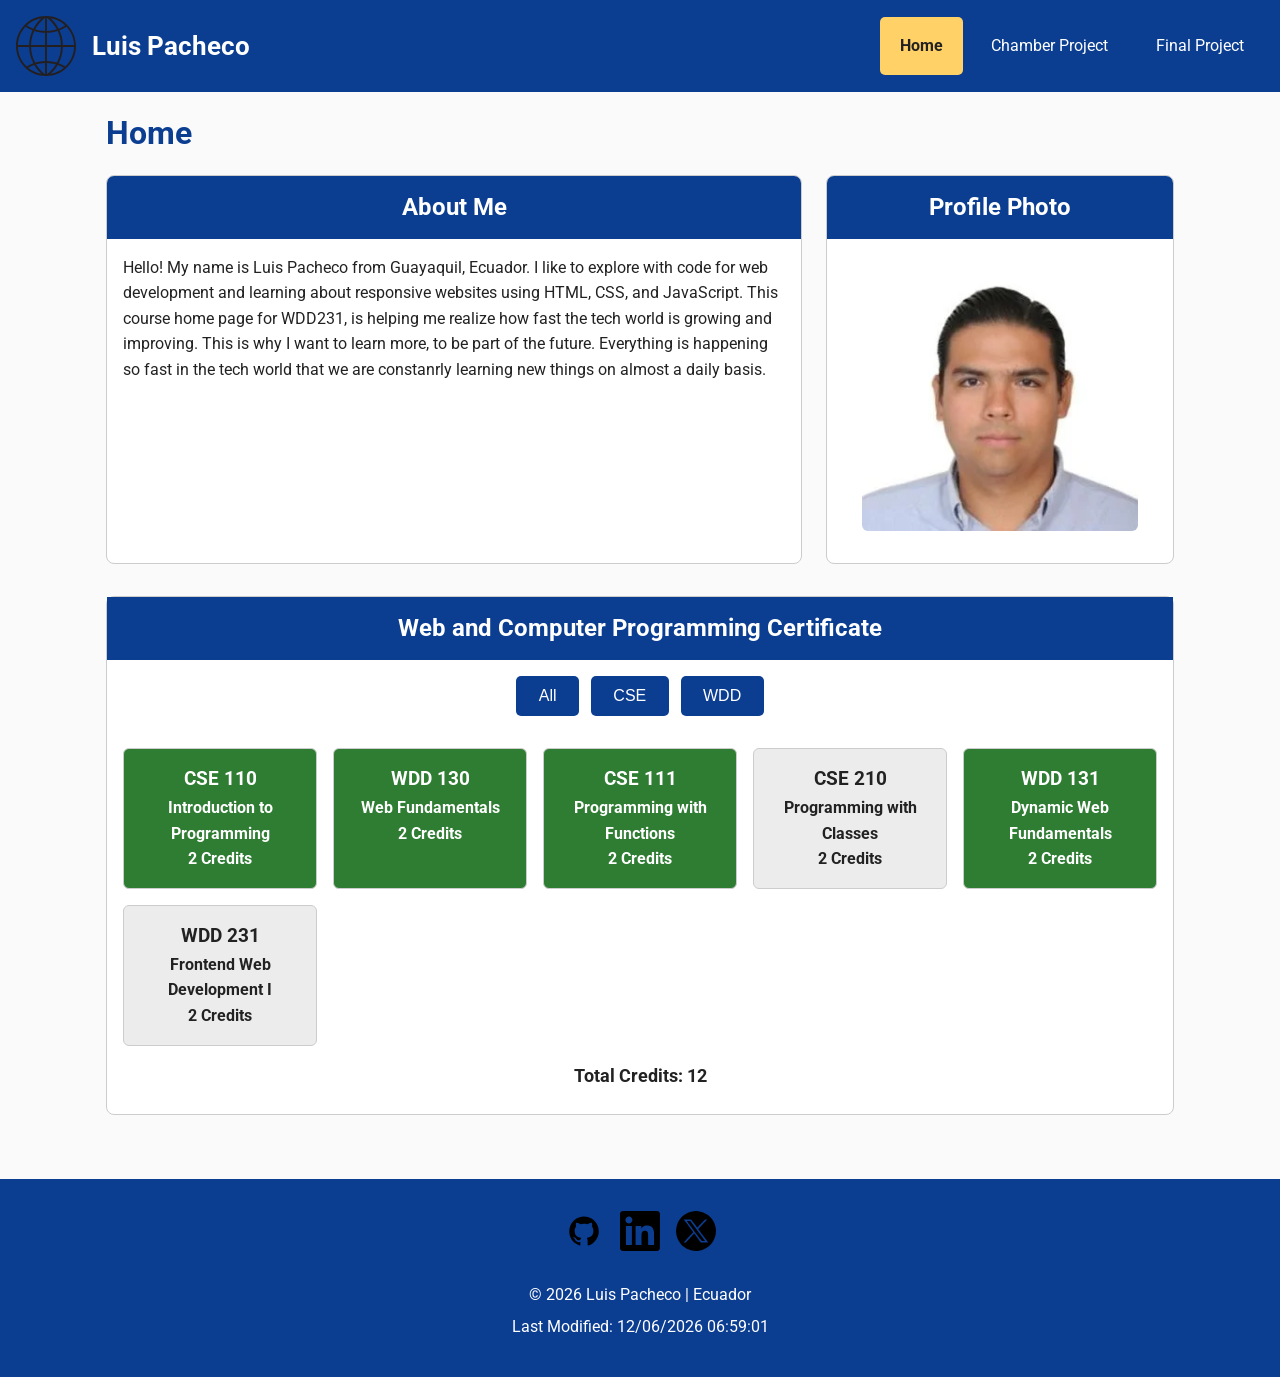
==== index.html @ 4d3f3d07 "W01.6" ====
<!DOCTYPE html>
<html lang="en-US">

<head>
    <meta charset="UTF-8">
    <meta name="viewport" content="width=device-width, initial-scale=1.0">

    <title>WDD231 | Home | Luis Pacheco</title>

    <meta name="description"
        content="Home page for Luis Pacheco with information and web certificate of WDD231 course .">
    <meta name="author" content="Luis Pacheco">

    
    
    <link rel="preconnect" href="https://fonts.googleapis.com">
    <link rel="preconnect" href="https://fonts.gstatic.com" crossorigin>
    <link href="https://fonts.googleapis.com/css2?family=Roboto:wght@300;400;500;700&display=swap" rel="stylesheet">

    
    
    <link rel="stylesheet" href="styles/small.css">
    <link rel="stylesheet" href="styles/larger.css">

    
    <script src="scripts/navigation.js" defer></script>
    <script src="scripts/dates.js" defer></script>
    <script src="scripts/courses.js" defer></script>

</head>

<body>

    <header>

        <div class="logo">
            <img src="images/logo.svg" alt="Site Logo" width="60" height="60">
            <span>Luis Pacheco</span>
        </div>

        <button id="menu" aria-label="Open Navigation Menu">&#9776;</button>

        <nav>
            <ul class="navigation">

                <li><a class="active" href="index.html">Home</a></li>

                <li><a href="chamber/index.html">Chamber Project</a></li>

                <li><a href="#">Final Project</a></li>

            </ul>
        </nav>

    </header>

    <main>

        <h1>Home</h1>

        <div class="cards">

            <section class="card">

                <h2>About Me</h2>

                <p>
                    Hello! My name is Luis Pacheco from Guayaquil, Ecuador. I like to explore with code for web development and learning about responsive websites
                    using HTML, CSS, and JavaScript. This course home page for WDD231, is helping me realize how fast the tech world is growing and improving. 
                    This is why I want to learn more, to be part of the future. Everything is happening so fast in the tech world that we are constanrly learning 
                    new things on almost a daily basis. 
                </p>

            </section>

            <section class="card">

                <h2>Profile Photo</h2>

                <img src="images/foto-carnet-lp.webp" alt="Photo of Luis Pacheco" width="300" height="350" loading="lazy">

            </section>

        </div>

        <section class="certificate">

            <h2>Web and Computer Programming Certificate</h2>

            <div class="buttons">

                <button id="all">All</button>

                <button id="cse">CSE</button>

                <button id="wdd">WDD</button>

            </div>

            <div id="courses"></div>

            <p class="credits">
                Total Credits:
                <span id="totalCredits"></span>
            </p>

        </section>

    </main>

    <footer>
    
        
        <div class="social">
    
            <a href="https://github.com/lpacheco22/wdd231" target="_blank" aria-label="GitHub Profile">
                <img src="images/github.svg" alt="GitHub" width="40" height="40">
            </a>
    
            <a href="https://www.linkedin.com/in/luis-pacheco-varas/" target="_blank" aria-label="LinkedIn Profile">
                <img src="images/linkedin.svg" alt="LinkedIn" width="40" height="40">
            </a>
    
            <a href="https://x.com/lpacheco22" target="_blank" aria-label="X Profile">
                <img src="images/twitter-x.svg" alt="X" width="40" height="40">
            </a>
    
        </div>
    
        
        <p>
            &copy;
            <span id="currentYear"></span>
            Luis Pacheco | Ecuador
        </p>
    
        
        <p id="lastModified"></p>
    
    </footer>
</body>

</html>
---- styles/small.css ----
:root {
    --primary: #0b3d91;
    --secondary: #f4f4f4;
    --accent: #ffd166;
    --dark: #222;
    --light: #ffffff;
    --completed: #2e7d32;
    --border: #cccccc;
}

* {
    margin: 0;
    padding: 0;
    box-sizing: border-box;
}

body {
    font-family: 'Roboto', sans-serif;
    background: #fafafa;
    color: var(--dark);
    line-height: 1.6;
}



header {
    background: var(--primary);
    color: white;
    padding: 1rem;
}

.logo {
    display: flex;
    align-items: center;
    gap: 1rem;
}

.logo span {
    font-size: 1.6rem;
    font-weight: bold;
}



#menu {
    display: block;
    width: 100%;
    margin-top: .75rem;
    background: var(--accent);
    color: var(--dark);
    border: none;
    padding: .75rem;
    font-size: 2rem;
    cursor: pointer;
}

.navigation {
    display: none;
    list-style: none;
}

.navigation.open {
    display: block;
}

.navigation li {
    border-top: 1px solid rgba(255, 255, 255, .2);
}

.navigation a {
    display: block;
    text-decoration: none;
    color: white;
    padding: 1rem;
    transition: background .3s;
}

.navigation a:hover {
    background: var(--accent);
    color: var(--dark);
}

.navigation .active {
    background: var(--accent);
    color: var(--dark);
    font-weight: bold;
    border-radius: 5px;
}



main {
    max-width: 1100px;
    margin: auto;
    padding: 1rem;
}

h1 {
    margin-bottom: 1rem;
    color: var(--primary);
}

.cards {
    display: grid;
    grid-template-columns: 1fr;
    gap: 1rem;
}

.card {
    background: white;
    border: 1px solid var(--border);
    border-radius: 8px;
    overflow: hidden;
}

.card h2 {
    background: var(--primary);
    color: white;
    padding: .75rem;
    text-align: center;
}

.card p {
    padding: 1rem;
}

.card img {
    display: block;
    width: 90%;
    margin: 1rem auto;
    border-radius: 6px;
    height: auto;
}


.certificate {
    margin-top: 2rem;
    background: white;
    border-radius: 8px;
    border: 1px solid var(--border);
}

.certificate h2 {
    background: var(--primary);
    color: white;
    padding: .75rem;
    text-align: center;
}



.buttons {
    display: flex;
    justify-content: center;
    gap: .75rem;
    flex-wrap: wrap;
    padding: 1rem;
}

.buttons button {
    padding: .7rem 1.4rem;
    border: none;
    border-radius: 5px;
    background: var(--primary);
    color: white;
    cursor: pointer;
    transition: .3s;
    font-size: 1rem;
}

.buttons button:hover {
    background: #062d6a;
}


#courses {
    display: grid;
    gap: .75rem;
    padding: 1rem;
}

.course-card {
    text-align: center;
    padding: 1rem;
    border-radius: 6px;
    border: 1px solid var(--border);
    background: #ececec;
    font-weight: bold;
}

.completed {
    background: var(--completed);
    color: white;
}

.credits {
    text-align: center;
    padding-bottom: 1.5rem;
    font-weight: bold;
    font-size: 1.1rem;
}



footer {
    margin-top: 2rem;
    background: var(--primary);
    color: white;
    text-align: center;
    padding: 1.5rem;
}

.social {
    display: flex;
    justify-content: center;
    gap: 1rem;
    margin-bottom: 1rem;
}

.social img {
    width: 40px;
    transition: transform .3s;
}

.social img:hover {
    transform: scale(1.1);
}

footer p {
    margin: .35rem;
}


a {
    color: inherit;
}


img {
    max-width: 100%;
    height: auto;
}


button:focus,
a:focus {
    outline: 3px solid var(--accent);
    outline-offset: 2px;
}


section {
    margin-bottom: 1rem;
}
---- styles/larger.css ----
@media only screen and (min-width: 768px) {

    
    header {
        display: grid;
        grid-template-columns: auto 1fr;
        align-items: center;
        gap: 2rem;
    }

    #menu {
        display: none;
    }

    nav {
        justify-self: end;
    }

    .navigation {
        display: flex;
        gap: .5rem;
    }

    .navigation li {
        border: none;
    }

    .navigation a {
        padding: 1rem 1.25rem;
        border-radius: 6px;
    }

    .navigation a:hover {
        background: rgba(255, 255, 255, .15);
    }

    
    .cards {
        display: grid;
        grid-template-columns: 2fr 1fr;
        gap: 1.5rem;
        align-items: start;
    }

    .card {
        height: 100%;
    }

    .card img {
        width: 80%;
        max-width: 280px;
    }

    
    .buttons {
        justify-content: center;
    }

    
    #courses {
        display: grid;
        grid-template-columns: repeat(auto-fit, minmax(180px, 1fr));
        gap: 1rem;
    }

    .course-card {
        padding: 1rem;
        font-size: 1rem;
        transition: transform .2s ease;
    }

    .course-card:hover {
        transform: translateY(-3px);
    }

    
    footer {
        padding: 2rem;
    }

    .social {
        margin-bottom: 1.5rem;
    }

}
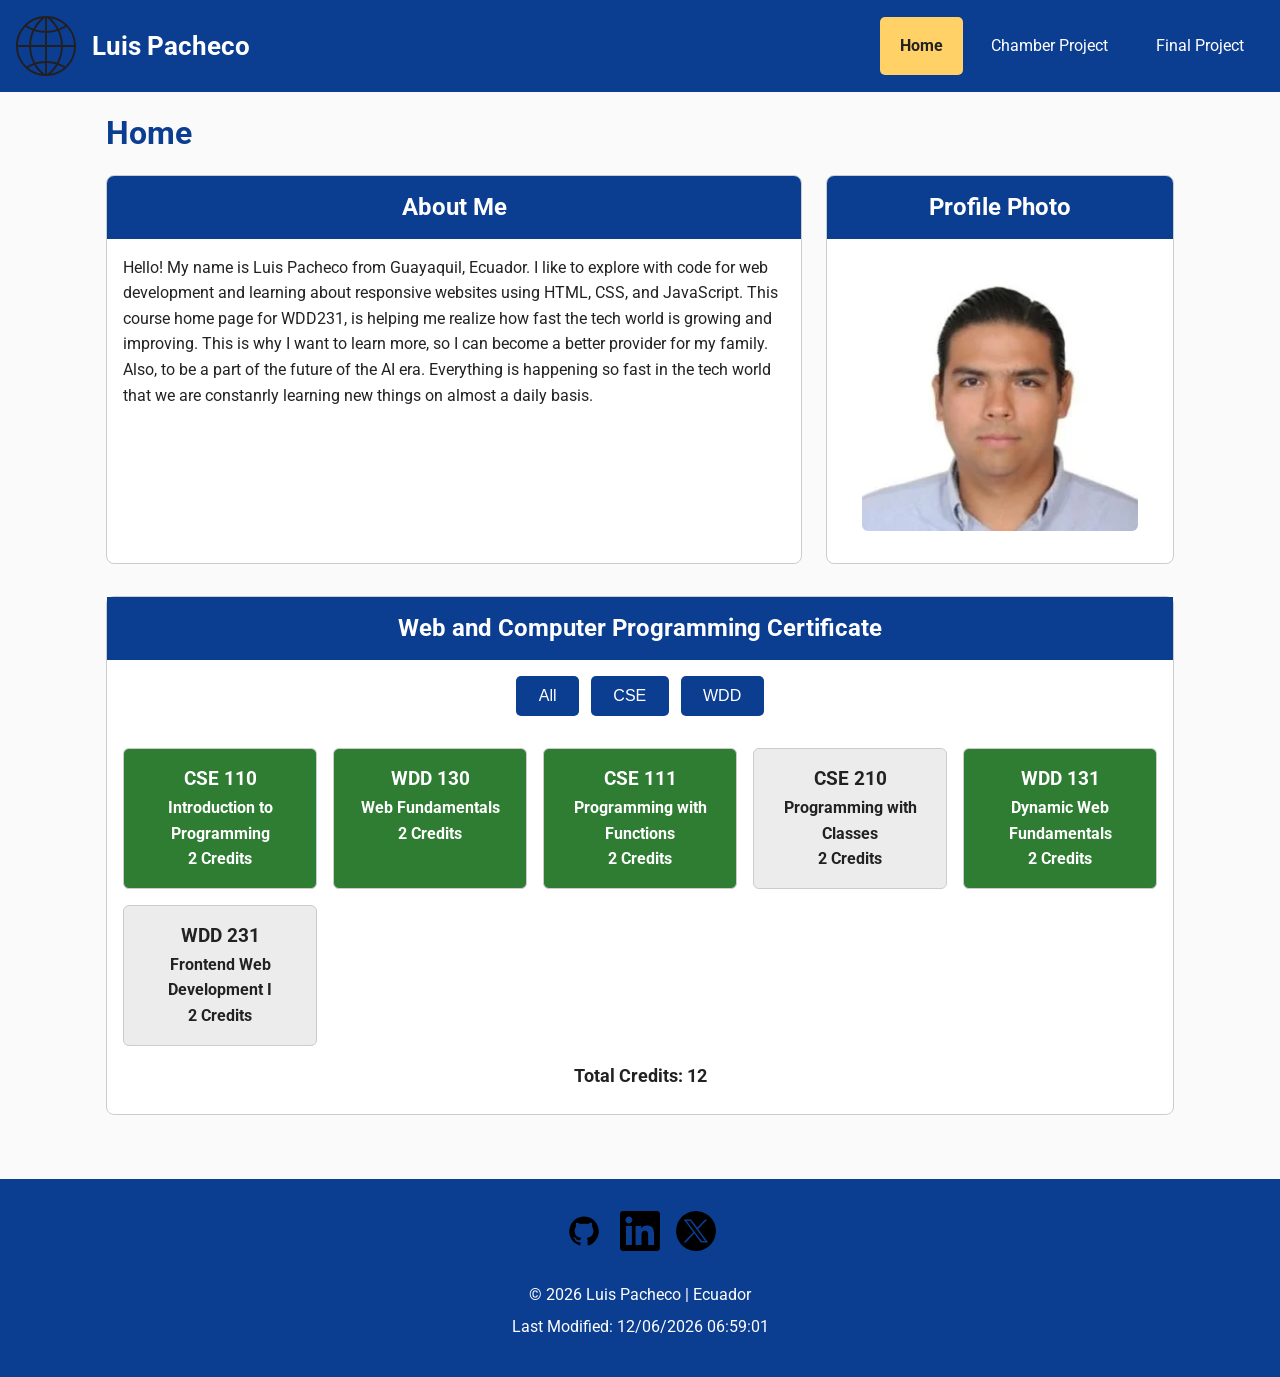
==== commit 4d7f4c84: "W01.7" ====
--- a/index.html
+++ b/index.html
@@ -67,7 +67,7 @@
                 <p>
                     Hello! My name is Luis Pacheco from Guayaquil, Ecuador. I like to explore with code for web development and learning about responsive websites
                     using HTML, CSS, and JavaScript. This course home page for WDD231, is helping me realize how fast the tech world is growing and improving. 
-                    This is why I want to learn more, to be part of the future. Everything is happening so fast in the tech world that we are constanrly learning 
+                    This is why I want to learn more, so I can become a better provider for my family. Also, to be a part of the future of the AI era. Everything is happening so fast in the tech world that we are constanrly learning 
                     new things on almost a daily basis. 
                 </p>
 
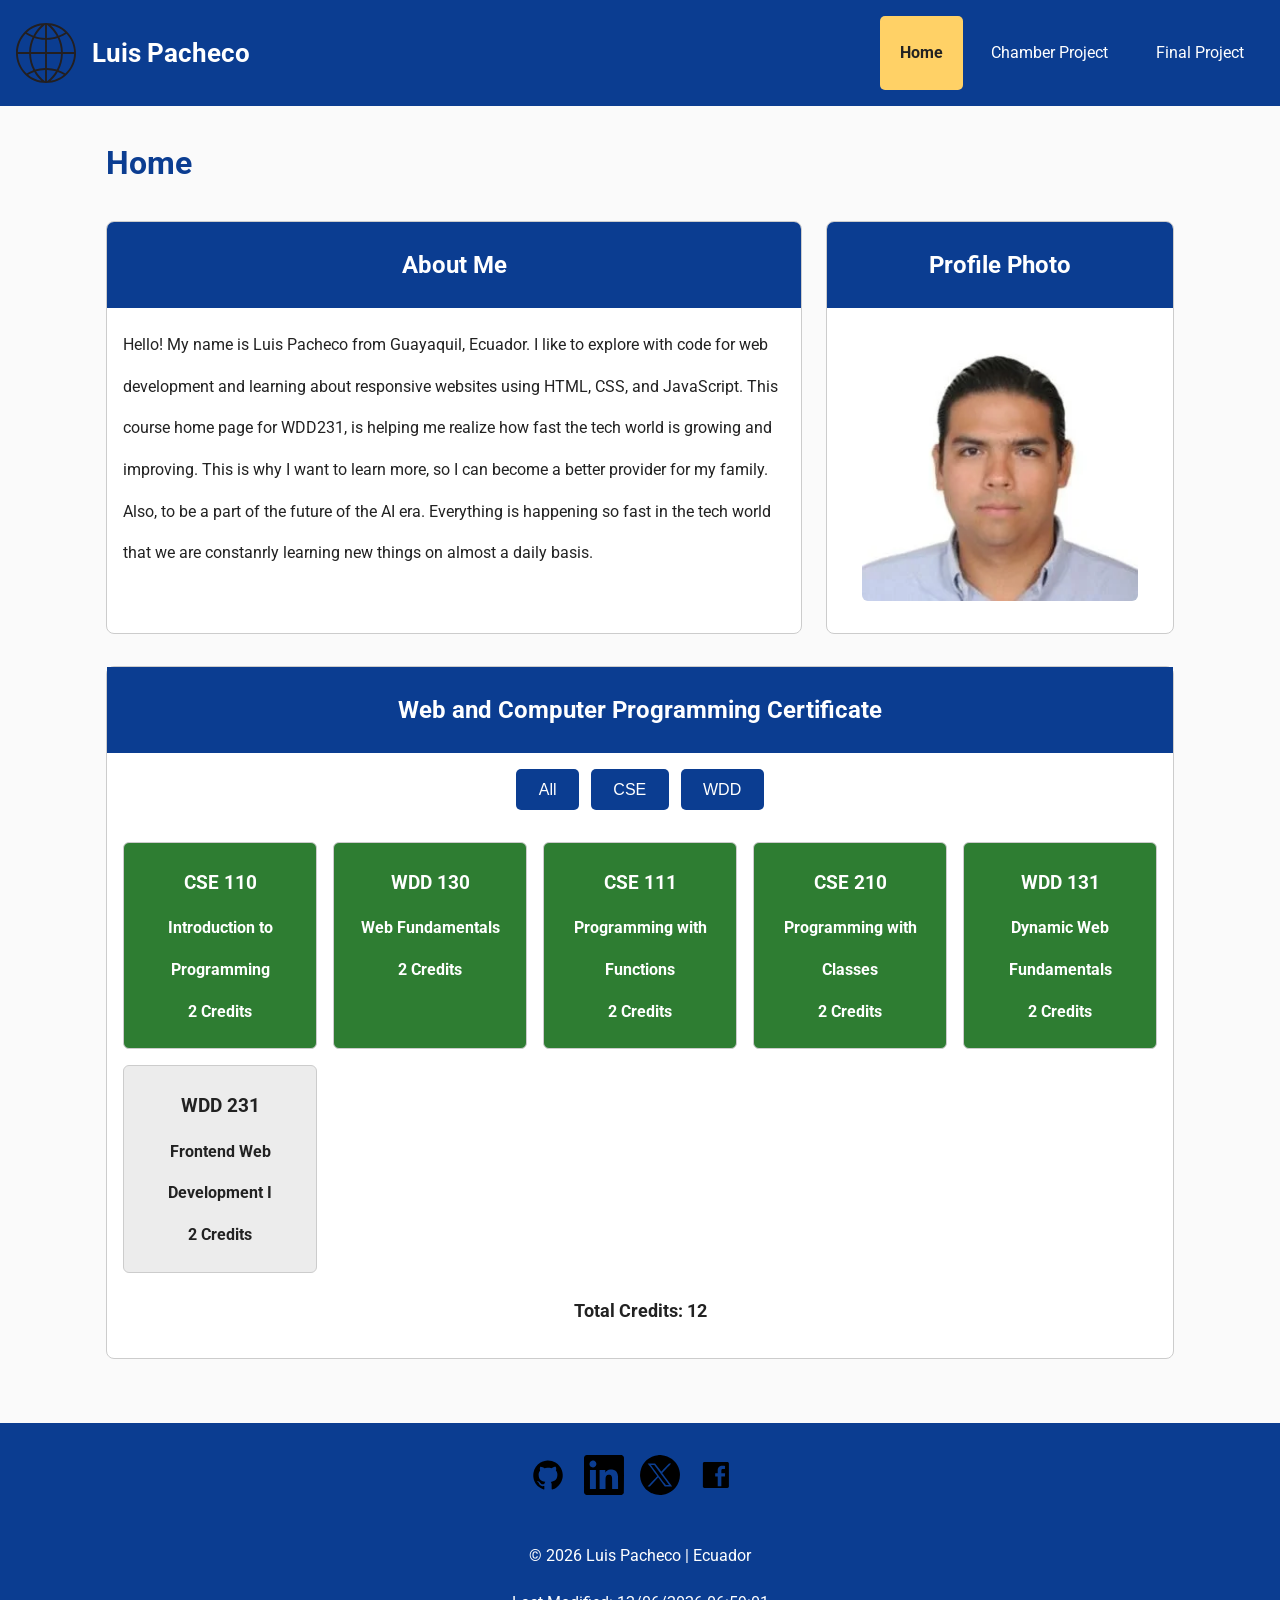
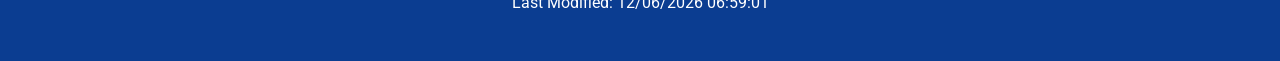
==== commit e3b25932: "W02.chamber1" ====
--- a/index.html
+++ b/index.html
@@ -10,6 +10,11 @@
     <meta name="description"
         content="Home page for Luis Pacheco with information and web certificate of WDD231 course .">
     <meta name="author" content="Luis Pacheco">
+
+    <meta property="og:title" content="WDD 231 | Home | Luis Pacheco">
+    <meta property="og:description" content="Explore Luis Pacheco's WDD 231 course work with this Chamber project home page.">
+    <meta property="og:image" content="https://lpacheco22.github.io/wdd231/images/facebook.webp">
+    <meta property="og:url" content="https://lpacheco22.github.io/wdd231/">
 
     
     
@@ -124,6 +129,10 @@
             <a href="https://x.com/lpacheco22" target="_blank" aria-label="X Profile">
                 <img src="images/twitter-x.svg" alt="X" width="40" height="40">
             </a>
+
+            <a href="https://facebook.com/luis.pacheco.varas" target="_blank" aria-label="X Profile">
+                <img src="images/facebook.svg" alt="X" width="40" height="40">
+            <a/>
     
         </div>
     
--- a/styles/small.css
+++ b/styles/small.css
@@ -18,7 +18,7 @@
     font-family: 'Roboto', sans-serif;
     background: #fafafa;
     color: var(--dark);
-    line-height: 1.6;
+    line-height: 2.6;
 }
 
 
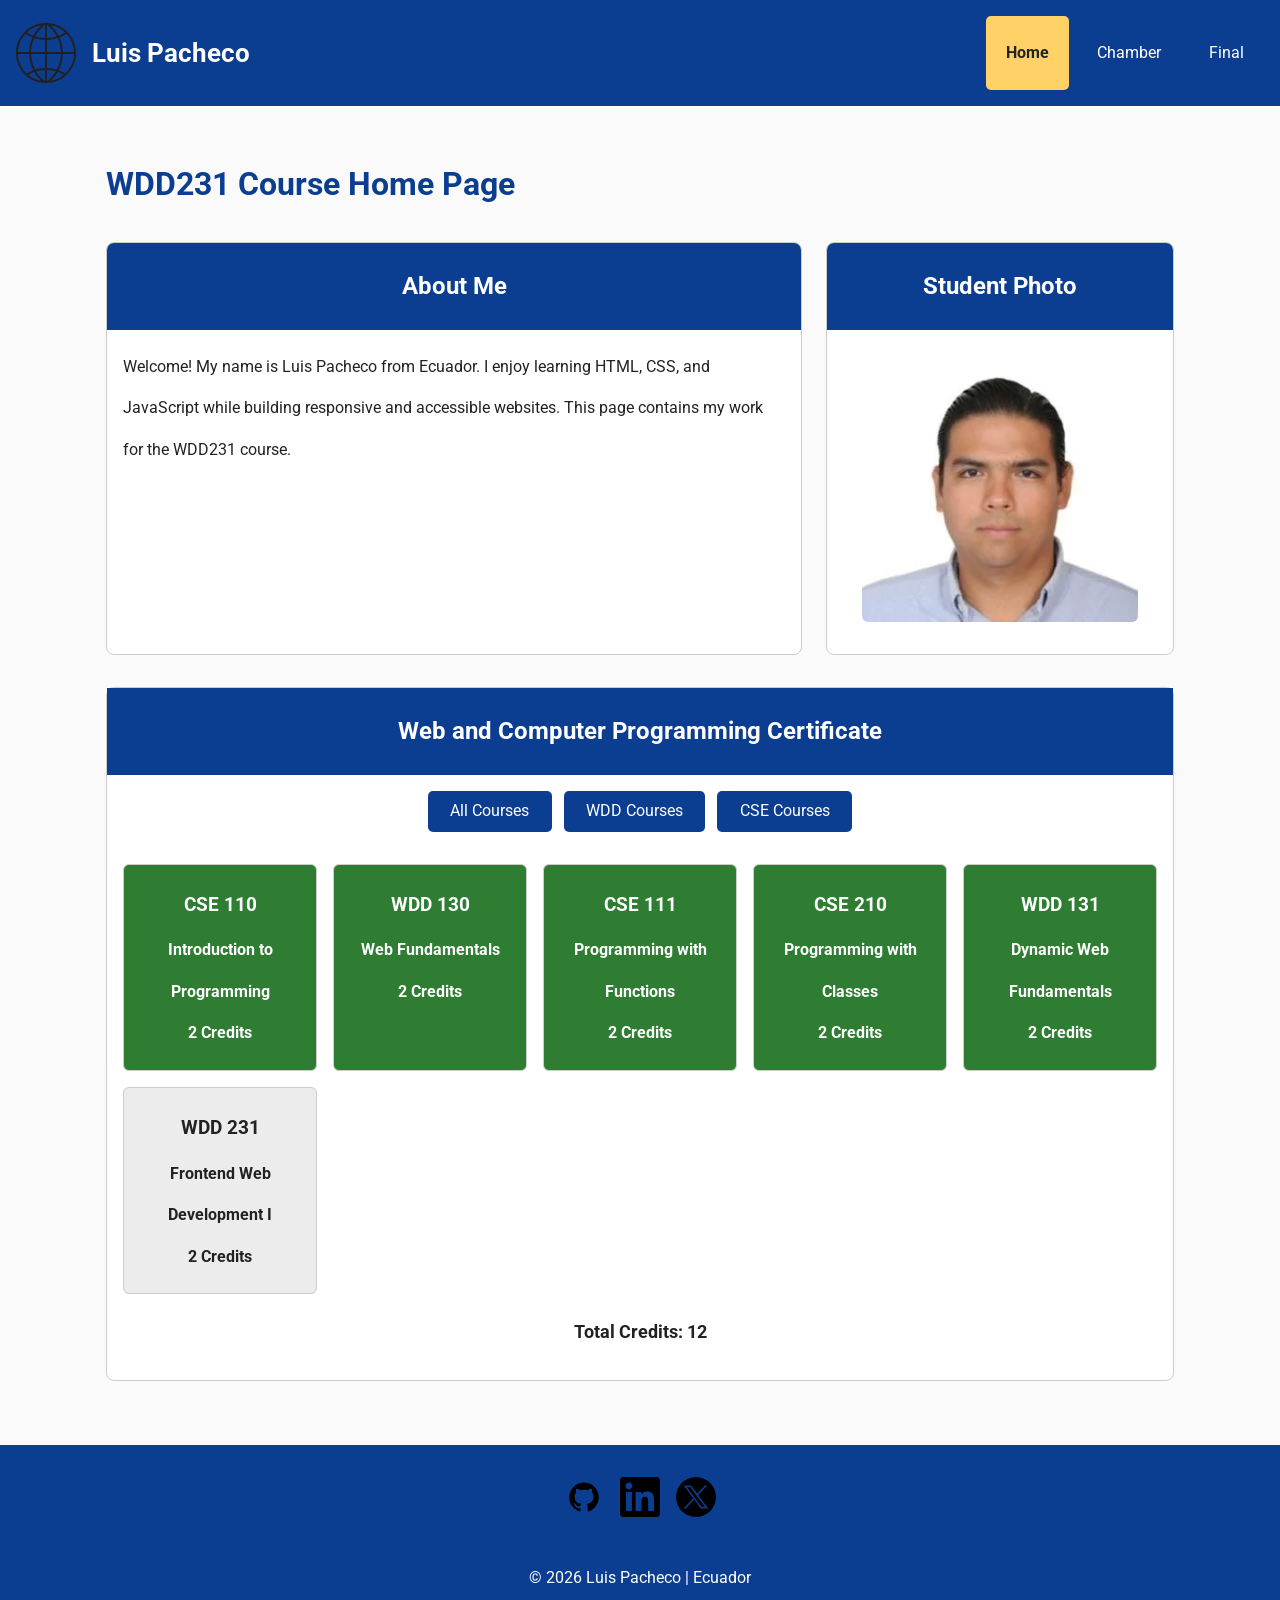
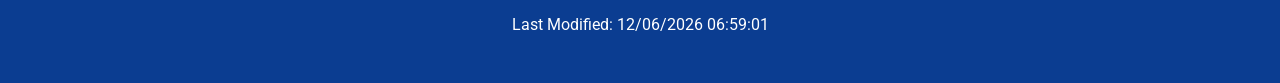
==== commit 280b22f4: "W04.modal" ====
--- a/index.html
+++ b/index.html
@@ -5,29 +5,33 @@
     <meta charset="UTF-8">
     <meta name="viewport" content="width=device-width, initial-scale=1.0">
 
-    <title>WDD231 | Home | Luis Pacheco</title>
+    <title>Home | WDD231 Course Home Page | Luis Pacheco</title>
 
     <meta name="description"
-        content="Home page for Luis Pacheco with information and web certificate of WDD231 course .">
+        content="Luis Pacheco's WDD231 course home page featuring course information, Web and Computer Programming certificate courses, and project navigation.">
+
     <meta name="author" content="Luis Pacheco">
 
-    <meta property="og:title" content="WDD 231 | Home | Luis Pacheco">
-    <meta property="og:description" content="Explore Luis Pacheco's WDD 231 course work with this Chamber project home page.">
-    <meta property="og:image" content="https://lpacheco22.github.io/wdd231/images/facebook.webp">
-    <meta property="og:url" content="https://lpacheco22.github.io/wdd231/">
+    <link rel="icon" href="images/favicon.ico">
 
-    
-    
+   
+    <meta property="og:title" content="WDD231 Course Home Page">
+    <meta property="og:description" content="Luis Pacheco's WDD231 Course Home Page">
+    <meta property="og:type" content="website">
+    <meta property="og:image" content="images/profile.webp">
+
+   
     <link rel="preconnect" href="https://fonts.googleapis.com">
     <link rel="preconnect" href="https://fonts.gstatic.com" crossorigin>
+
     <link href="https://fonts.googleapis.com/css2?family=Roboto:wght@300;400;500;700&display=swap" rel="stylesheet">
 
-    
-    
+
+    <link rel="stylesheet" href="styles/normalize.css">
     <link rel="stylesheet" href="styles/small.css">
     <link rel="stylesheet" href="styles/larger.css">
 
-    
+
     <script src="scripts/navigation.js" defer></script>
     <script src="scripts/dates.js" defer></script>
     <script src="scripts/courses.js" defer></script>
@@ -39,29 +43,46 @@
     <header>
 
         <div class="logo">
-            <img src="images/logo.svg" alt="Site Logo" width="60" height="60">
+            <img src="images/logo.svg" alt="Website Logo" width="60" height="60">
+
             <span>Luis Pacheco</span>
         </div>
 
-        <button id="menu" aria-label="Open Navigation Menu">&#9776;</button>
+        <button id="menu" aria-label="Navigation Menu">
+            ☰
+        </button>
 
         <nav>
+
             <ul class="navigation">
 
-                <li><a class="active" href="index.html">Home</a></li>
+                <li>
+                    <a href="index.html" class="active" aria-current="page">
+                        Home
+                    </a>
+                </li>
 
-                <li><a href="chamber/index.html">Chamber Project</a></li>
+                <li>
+                    <a href="chamber/index.html">
+                        Chamber
+                    </a>
+                </li>
 
-                <li><a href="#">Final Project</a></li>
+                <li>
+                    <a href="final/index.html">
+                        Final
+                    </a>
+                </li>
 
             </ul>
+
         </nav>
 
     </header>
 
     <main>
 
-        <h1>Home</h1>
+        <h1>WDD231 Course Home Page</h1>
 
         <div class="cards">
 
@@ -70,19 +91,19 @@
                 <h2>About Me</h2>
 
                 <p>
-                    Hello! My name is Luis Pacheco from Guayaquil, Ecuador. I like to explore with code for web development and learning about responsive websites
-                    using HTML, CSS, and JavaScript. This course home page for WDD231, is helping me realize how fast the tech world is growing and improving. 
-                    This is why I want to learn more, so I can become a better provider for my family. Also, to be a part of the future of the AI era. Everything is happening so fast in the tech world that we are constanrly learning 
-                    new things on almost a daily basis. 
+                    Welcome! My name is Luis Pacheco from Ecuador.
+                    I enjoy learning HTML, CSS, and JavaScript while
+                    building responsive and accessible websites.
+                    This page contains my work for the WDD231 course.
                 </p>
 
             </section>
 
             <section class="card">
 
-                <h2>Profile Photo</h2>
+                <h2>Student Photo</h2>
 
-                <img src="images/foto-carnet-lp.webp" alt="Photo of Luis Pacheco" width="300" height="350" loading="lazy">
+                <img src="images/foto-carnet-lp.webp" alt="Luis Pacheco" width="300" height="350" loading="lazy">
 
             </section>
 
@@ -94,15 +115,17 @@
 
             <div class="buttons">
 
-                <button id="all">All</button>
+                <button id="all">All Courses</button>
 
-                <button id="cse">CSE</button>
+                <button id="wdd">WDD Courses</button>
 
-                <button id="wdd">WDD</button>
+                <button id="cse">CSE Courses</button>
 
             </div>
 
             <div id="courses"></div>
+
+            <dialog id="course-details"></dialog>
 
             <p class="credits">
                 Total Credits:
@@ -114,39 +137,39 @@
     </main>
 
     <footer>
-    
-        
+
         <div class="social">
-    
-            <a href="https://github.com/lpacheco22/wdd231" target="_blank" aria-label="GitHub Profile">
+
+            <a href="https://github.com/lpacheco22" target="_blank" rel="noopener" aria-label="GitHub">
+
                 <img src="images/github.svg" alt="GitHub" width="40" height="40">
-            </a>
-    
-            <a href="https://www.linkedin.com/in/luis-pacheco-varas/" target="_blank" aria-label="LinkedIn Profile">
-                <img src="images/linkedin.svg" alt="LinkedIn" width="40" height="40">
-            </a>
-    
-            <a href="https://x.com/lpacheco22" target="_blank" aria-label="X Profile">
-                <img src="images/twitter-x.svg" alt="X" width="40" height="40">
+
             </a>
 
-            <a href="https://facebook.com/luis.pacheco.varas" target="_blank" aria-label="X Profile">
-                <img src="images/facebook.svg" alt="X" width="40" height="40">
-            <a/>
-    
+            <a href="https://www.linkedin.com/" target="_blank" rel="noopener" aria-label="LinkedIn">
+
+                <img src="images/linkedin.svg" alt="LinkedIn" width="40" height="40">
+
+            </a>
+
+            <a href="https://x.com/" target="_blank" rel="noopener" aria-label="X">
+
+                <img src="images/twitter-x.svg" alt="X" width="40" height="40">
+
+            </a>
+
         </div>
-    
-        
+
         <p>
             &copy;
             <span id="currentYear"></span>
             Luis Pacheco | Ecuador
         </p>
-    
-        
+
         <p id="lastModified"></p>
-    
+
     </footer>
+
 </body>
 
 </html>
--- a/styles/small.css
+++ b/styles/small.css
@@ -251,4 +251,41 @@
 
 section {
     margin-bottom: 1rem;
+}
+
+
+/* ---------- Modal ---------- */
+
+dialog {
+    width: 90%;
+    max-width: 600px;
+    padding: 1.5rem;
+    border: none;
+    border-radius: 10px;
+    box-shadow: 0 0 20px rgba(0, 0, 0, .4);
+    position: relative;
+}
+
+::backdrop {
+    background: rgba(0, 0, 0, .6);
+}
+
+dialog button {
+    position: absolute;
+    top: 15px;
+    right: 15px;
+    border: none;
+    background: #d62828;
+    color: white;
+    padding: .4rem .8rem;
+    border-radius: 5px;
+    cursor: pointer;
+}
+
+dialog h2 {
+    margin-top: 0;
+}
+
+dialog p {
+    margin: .5rem 0;
 }
